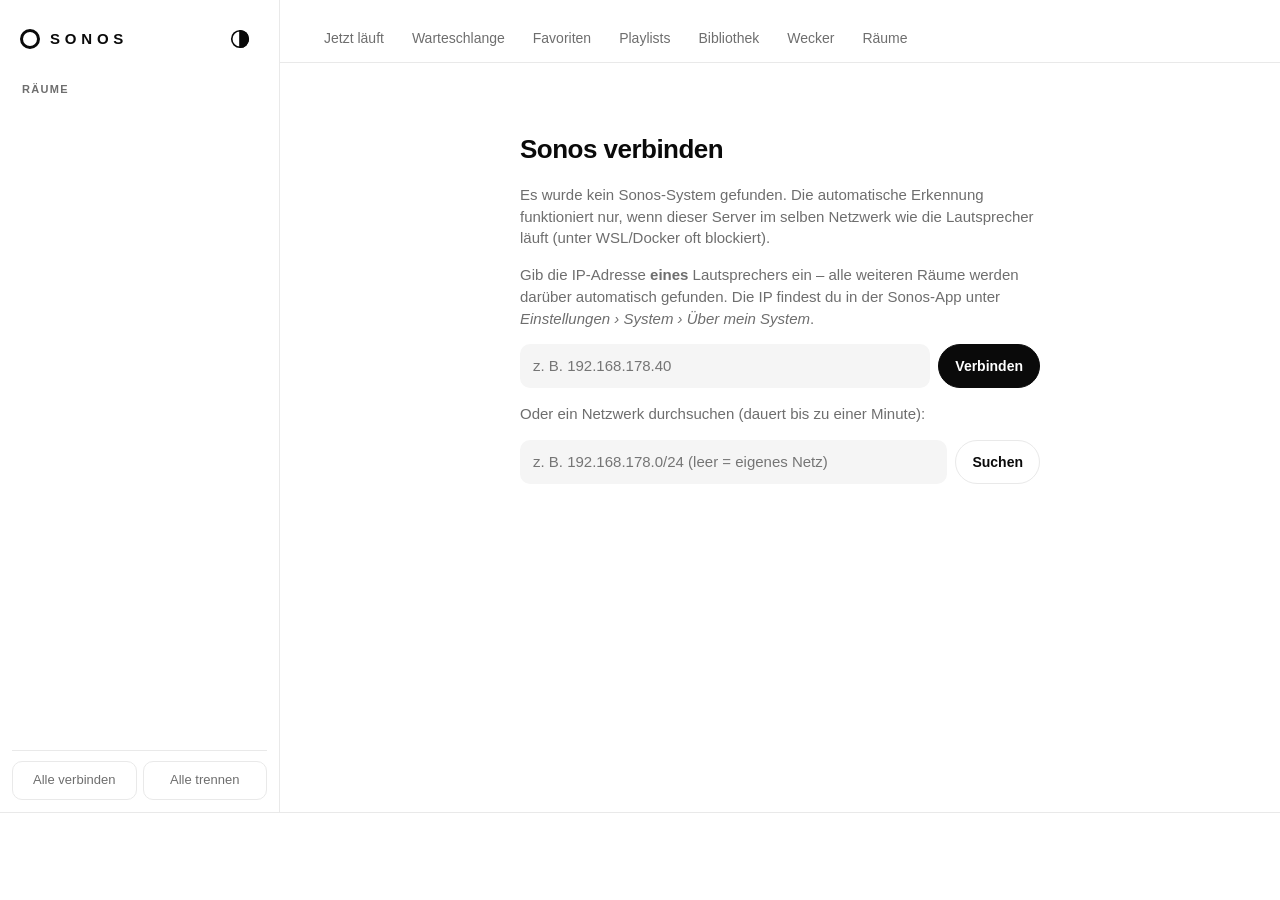
==== static/index.html @ e3ae0e61 "Sonos-Weboberfläche: Steuerung, Musikdienste und Bühnen-Ansicht Lokale Weboberfläche für Sonos (Fast" ====
<!doctype html>
<html lang="de">
<head>
  <meta charset="utf-8">
  <meta name="viewport" content="width=device-width, initial-scale=1, viewport-fit=cover">
  <meta name="theme-color" content="#ffffff" media="(prefers-color-scheme: light)">
  <meta name="theme-color" content="#000000" media="(prefers-color-scheme: dark)">
  <title>Sonos</title>
  <link rel="icon" href="data:image/svg+xml,<svg xmlns='http://www.w3.org/2000/svg' viewBox='0 0 32 32'><rect width='32' height='32' rx='8' fill='black'/><circle cx='16' cy='16' r='7' fill='none' stroke='white' stroke-width='3'/></svg>">
  <link rel="stylesheet" href="/static/app.css">
  <script>
    try { const t = localStorage.getItem("theme"); if (t === "light" || t === "dark") document.documentElement.dataset.theme = t; } catch (e) {}
  </script>
</head>
<body>
  <div class="app">
    <aside class="sidebar" id="sidebar">
      <div class="brand">
        <span class="logo"></span>
        <span>Sonos</span>
        <button class="icon-btn theme-btn" id="themeBtn" title="Design wechseln"></button>
      </div>
      <div class="section-label">Räume</div>
      <nav class="rooms" id="rooms"></nav>
      <div class="sidebar-foot">
        <button class="ghost-btn" id="partyBtn">Alle verbinden</button>
        <button class="ghost-btn" id="ungroupBtn">Alle trennen</button>
      </div>
    </aside>

    <main class="main">
      <header class="topbar">
        <button class="room-switch" id="roomSwitch">
          <span id="roomTitle">–</span>
          <svg viewBox="0 0 24 24"><path d="m7 10 5 5 5-5"/></svg>
        </button>
        <nav class="tabs" id="tabs">
          <button data-view="now" class="active">Jetzt läuft</button>
          <button data-view="queue">Warteschlange</button>
          <button data-view="favorites">Favoriten</button>
          <button data-view="playlists">Playlists</button>
          <button data-view="library">Bibliothek</button>
          <button data-view="alarms">Wecker</button>
          <button data-view="rooms">Räume</button>
        </nav>
      </header>
      <section class="view" id="view"></section>
    </main>
  </div>

  <div class="stage" id="stage"></div>
  <footer class="player" id="player"></footer>

  <div class="sheet-backdrop" id="sheetBackdrop"></div>
  <div class="menu" id="menu" role="menu"></div>
  <dialog id="dialog"></dialog>
  <div class="toast" id="toast"></div>

  <script src="/static/app.js"></script>
</body>
</html>
---- static/app.css ----
/* ---------------------------------------------------------------- Farben */
:root {
  --bg: #ffffff;
  --surface: #f5f5f5;
  --surface-2: #ececec;
  --hover: rgba(0, 0, 0, .045);
  --text: #0a0a0a;
  --muted: #6e6e6e;
  --faint: #a3a3a3;
  --border: #e9e9e9;
  --inv-bg: #0a0a0a;
  --inv-text: #ffffff;
  --track: #e3e3e3;
  --danger: #c62828;
  --shadow: 0 10px 40px rgba(0, 0, 0, .12), 0 2px 8px rgba(0, 0, 0, .06);
  --radius: 14px;
  --player-h: 88px;
  color-scheme: light;
}
@media (prefers-color-scheme: dark) {
  :root:not([data-theme="light"]) {
    --bg: #000000; --surface: #0f0f0f; --surface-2: #1a1a1a; --hover: rgba(255, 255, 255, .06);
    --text: #f5f5f5; --muted: #8f8f8f; --faint: #5c5c5c; --border: #1c1c1c;
    --inv-bg: #ffffff; --inv-text: #000000; --track: #2a2a2a; --danger: #ef5350;
    --shadow: 0 10px 40px rgba(0, 0, 0, .7), 0 0 0 1px #222; color-scheme: dark;
  }
}
:root[data-theme="dark"] {
  --bg: #000000; --surface: #0f0f0f; --surface-2: #1a1a1a; --hover: rgba(255, 255, 255, .06);
  --text: #f5f5f5; --muted: #8f8f8f; --faint: #5c5c5c; --border: #1c1c1c;
  --inv-bg: #ffffff; --inv-text: #000000; --track: #2a2a2a; --danger: #ef5350;
  --shadow: 0 10px 40px rgba(0, 0, 0, .7), 0 0 0 1px #222; color-scheme: dark;
}

/* ---------------------------------------------------------------- Basis */
* { box-sizing: border-box; }
html, body { margin: 0; height: 100%; }
body {
  background: var(--bg); color: var(--text);
  font: 15px/1.45 -apple-system, BlinkMacSystemFont, "Segoe UI Variable", "Segoe UI", Inter, Roboto, "Helvetica Neue", Arial, sans-serif;
  -webkit-font-smoothing: antialiased; overflow: hidden;
}
button { font: inherit; color: inherit; background: none; border: 0; cursor: pointer; padding: 0; }
input, select { font: inherit; color: inherit; }
svg { width: 22px; height: 22px; fill: none; stroke: currentColor; stroke-width: 1.8; stroke-linecap: round; stroke-linejoin: round; flex: none; }
svg.fill { fill: currentColor; stroke: none; }
::selection { background: var(--text); color: var(--bg); }
:focus-visible { outline: 2px solid var(--text); outline-offset: 2px; border-radius: 6px; }
.muted { color: var(--muted); }
.ellipsis { white-space: nowrap; overflow: hidden; text-overflow: ellipsis; }

.app { display: grid; grid-template-columns: 280px 1fr; height: calc(100dvh - var(--player-h)); }

/* ---------------------------------------------------------------- Sidebar */
.sidebar { border-right: 1px solid var(--border); display: flex; flex-direction: column; min-height: 0; padding: 18px 12px 12px; }
.brand { display: flex; align-items: center; gap: 10px; font-weight: 700; letter-spacing: .32em; text-transform: uppercase; font-size: 15px; padding: 2px 8px 18px; }
.logo { width: 20px; height: 20px; border-radius: 50%; border: 3px solid var(--text); }
.theme-btn { margin-left: auto; }
.section-label { font-size: 11px; letter-spacing: .12em; text-transform: uppercase; color: var(--muted); padding: 6px 10px; font-weight: 600; }
.rooms { flex: 1; overflow-y: auto; display: flex; flex-direction: column; gap: 2px; }
.room { display: flex; gap: 12px; align-items: center; padding: 9px 10px; border-radius: 12px; text-align: left; width: 100%; transition: background .15s; }
.room:hover { background: var(--hover); }
.room.active { background: var(--surface-2); }
.room .thumb { width: 42px; height: 42px; border-radius: 8px; }
.room .meta { min-width: 0; flex: 1; }
.room .name { font-weight: 600; font-size: 14px; }
.room .np { font-size: 12.5px; color: var(--muted); }
.eq { display: inline-flex; gap: 2px; align-items: flex-end; height: 12px; margin-right: 6px; vertical-align: -1px; }
.eq i { width: 2.5px; background: currentColor; border-radius: 1px; animation: eq 1s ease-in-out infinite; }
.eq i:nth-child(2) { animation-delay: -.4s; } .eq i:nth-child(3) { animation-delay: -.7s; }
@keyframes eq { 0%, 100% { height: 30%; } 50% { height: 100%; } }
.sidebar-foot { display: flex; gap: 6px; padding-top: 10px; border-top: 1px solid var(--border); margin-top: 8px; }
.ghost-btn { flex: 1; padding: 9px 10px; border-radius: 10px; font-size: 13px; color: var(--muted); border: 1px solid var(--border); transition: .15s; }
.ghost-btn:hover { color: var(--text); background: var(--hover); }

/* ---------------------------------------------------------------- Kopf */
.main { min-width: 0; display: flex; flex-direction: column; min-height: 0; }
.topbar { display: flex; align-items: center; gap: 20px; padding: 18px 32px 0; border-bottom: 1px solid var(--border); }
.room-switch { display: none; align-items: center; gap: 4px; font-weight: 700; font-size: 18px; }
.room-switch svg { width: 18px; height: 18px; }
.tabs { display: flex; gap: 4px; overflow-x: auto; scrollbar-width: none; }
.tabs::-webkit-scrollbar { display: none; }
.tabs button { padding: 10px 12px 14px; color: var(--muted); font-weight: 500; font-size: 14px; white-space: nowrap; position: relative; transition: color .15s; }
.tabs button:hover { color: var(--text); }
.tabs button.active { color: var(--text); }
.tabs button.active::after { content: ""; position: absolute; left: 12px; right: 12px; bottom: -1px; height: 2px; background: var(--text); border-radius: 2px; }
.view { flex: 1; overflow-y: auto; padding: 28px 32px 48px; }

/* ---------------------------------------------------------------- Allgemeine Bausteine */
h1.title { font-size: 26px; margin: 0 0 4px; letter-spacing: -.02em; }
h2 { font-size: 13px; text-transform: uppercase; letter-spacing: .1em; color: var(--muted); margin: 28px 0 10px; font-weight: 600; }
.head-row { display: flex; align-items: center; gap: 12px; flex-wrap: wrap; margin-bottom: 18px; }
.head-row .grow { flex: 1; min-width: 0; }
.icon-btn { width: 38px; height: 38px; display: inline-grid; place-items: center; border-radius: 50%; color: var(--text); transition: background .15s, opacity .15s; flex: none; }
.icon-btn:hover { background: var(--hover); }
.icon-btn.sm { width: 32px; height: 32px; } .icon-btn.sm svg { width: 18px; height: 18px; }
.icon-btn.off { color: var(--faint); }
.icon-btn:disabled { opacity: .35; cursor: default; }
.btn { display: inline-flex; align-items: center; gap: 8px; padding: 9px 16px; border-radius: 999px; font-weight: 600; font-size: 14px; border: 1px solid var(--border); transition: .15s; white-space: nowrap; }
.btn:hover { background: var(--hover); }
.btn.primary { background: var(--inv-bg); color: var(--inv-text); border-color: var(--inv-bg); }
.btn.primary:hover { opacity: .85; }
.btn.danger { color: var(--danger); }
.btn svg { width: 18px; height: 18px; }
.chips { display: flex; gap: 8px; flex-wrap: wrap; }
.chip { padding: 7px 14px; border-radius: 999px; border: 1px solid var(--border); font-size: 13.5px; font-weight: 500; transition: .15s; }
.chip:hover { background: var(--hover); }
.chip.active { background: var(--inv-bg); color: var(--inv-text); border-color: var(--inv-bg); }
.thumb { background: var(--surface-2) center/cover no-repeat; flex: none; display: grid; place-items: center; color: var(--faint); overflow: hidden; }
.thumb svg { width: 45%; height: 45%; stroke-width: 1.4; }
.empty { text-align: center; color: var(--muted); padding: 64px 16px; }
.empty svg { width: 40px; height: 40px; stroke-width: 1.2; margin-bottom: 10px; color: var(--faint); }
.search { display: flex; align-items: center; gap: 8px; background: var(--surface); border-radius: 999px; padding: 0 14px; height: 40px; min-width: 220px; }
.search svg { width: 18px; height: 18px; color: var(--muted); }
.search input { border: 0; background: none; outline: none; width: 100%; }
.crumbs { display: flex; flex-wrap: wrap; gap: 4px; align-items: center; font-size: 14px; margin-bottom: 14px; }
.crumbs button { color: var(--muted); padding: 2px 4px; border-radius: 6px; }
.crumbs button:hover { color: var(--text); }
.crumbs span { color: var(--faint); }
.crumbs b { padding: 2px 4px; }

/* Listen */
.list { display: flex; flex-direction: column; }
.row { display: flex; align-items: center; gap: 14px; padding: 8px 10px; border-radius: 10px; min-height: 58px; transition: background .12s; cursor: default; }
.row:hover { background: var(--hover); }
.row.clickable { cursor: pointer; }
.row .thumb { width: 44px; height: 44px; border-radius: 6px; }
.row .meta { flex: 1; min-width: 0; }
.row .t { font-weight: 500; }
.row .s { font-size: 13px; color: var(--muted); }
.row .idx { width: 26px; text-align: right; color: var(--faint); font-size: 13px; font-variant-numeric: tabular-nums; flex: none; }
.row.current .t { font-weight: 700; }
.row.current .idx { color: var(--text); }
.row .actions { display: flex; gap: 2px; opacity: 0; transition: opacity .12s; }
.row:hover .actions, .row:focus-within .actions { opacity: 1; }
.row.dragging { opacity: .4; }
.row.drop-before { box-shadow: inset 0 2px 0 var(--text); }
.drag { cursor: grab; color: var(--faint); }
@media (hover: none) { .row .actions { opacity: 1; } }

/* Kacheln */
.grid { display: grid; grid-template-columns: repeat(auto-fill, minmax(156px, 1fr)); gap: 22px 18px; }
.tile { text-align: left; min-width: 0; position: relative; }
.tile .thumb { width: 100%; aspect-ratio: 1; border-radius: 10px; margin-bottom: 9px; transition: transform .2s; }
.tile:hover .thumb { transform: scale(1.02); }
.tile .t { font-weight: 600; font-size: 14px; }
.tile.unplayable .thumb { opacity: .45; }
.thumb.mosaic { display: grid; grid-template-columns: 1fr 1fr; grid-template-rows: 1fr 1fr; place-items: stretch; }
.thumb.mosaic i { background: var(--surface-2) center/cover no-repeat; }
.tile.unplayable .s::after { content: " · nur in der Sonos-App"; }
.tile .s { font-size: 12.5px; color: var(--muted); }
.tile .play-fab { position: absolute; right: 8px; top: calc(100% - 100px); width: 42px; height: 42px; border-radius: 50%; background: var(--inv-bg); color: var(--inv-text); display: grid; place-items: center; opacity: 0; transform: translateY(6px); transition: .18s; box-shadow: var(--shadow); }
.tile:hover .play-fab, .tile:focus-within .play-fab { opacity: 1; transform: none; }
.tile .play-fab svg { width: 18px; height: 18px; }
@media (hover: none) { .tile .play-fab { opacity: 1; transform: none; } }

/* Regale (Startseite eines Musikdienstes) */
.shelf-sec { margin-bottom: 34px; }
.shelf-head { display: flex; align-items: center; justify-content: space-between; margin-bottom: 12px; }
.shelf-head > button { display: inline-flex; align-items: center; gap: 2px; font-size: 20px; font-weight: 700; letter-spacing: -.015em; }
.shelf-head > button svg { width: 20px; height: 20px; color: var(--muted); transition: transform .15s; }
.shelf-head > button:hover svg { transform: translateX(3px); color: var(--text); }
.shelf-nav { display: flex; gap: 2px; }
svg.flip { transform: scaleX(-1); }
svg.up { transform: rotate(-90deg); }
svg.down { transform: rotate(90deg); }
.shelf-toolbar { display: flex; align-items: center; justify-content: flex-end; gap: 10px; margin: -6px 0 14px; flex-wrap: wrap; font-size: 13px; }
.shelf-toolbar .muted { margin-right: auto; }
.shelf-sec.editing { border: 1px dashed var(--border); border-radius: var(--radius); padding: 12px 14px; background: var(--bg); }
.shelf-sec.editing .shelf { max-height: 92px; overflow: hidden; pointer-events: none; opacity: .6; }
.shelf-sec.editing .shelf .tile .thumb { width: 72px; }
.shelf-sec.editing .shelf { grid-auto-columns: 72px; gap: 8px; }
.shelf-sec.editing .shelf .t, .shelf-sec.editing .shelf .s, .shelf-sec.editing .shelf .icon-btn, .shelf-sec.editing .play-fab { display: none; }
.shelf-sec.editing[draggable="true"] { cursor: grab; }
.shelf-sec.editing .drag { display: inline-flex; color: var(--faint); margin-right: 6px; }
.shelf-head { gap: 4px; }
.shelf-head > button:first-of-type, .shelf-head > .drag + button { margin-right: auto; }
.shelf-nav.edit { display: flex !important; }
.shelf-sec.dragging { opacity: .4; }
.shelf-sec.drop-before { box-shadow: 0 -3px 0 var(--text); }
.shelf { display: grid; grid-auto-flow: column; grid-auto-columns: 168px; gap: 18px; overflow-x: auto; scroll-snap-type: x mandatory; scrollbar-width: none; padding-bottom: 4px; }
.shelf::-webkit-scrollbar { display: none; }
.shelf .tile { scroll-snap-align: start; }
.shelf .skeleton, .shelf .muted { padding: 30px 0; }
@media (hover: none) { .shelf-nav { display: none; } .shelf { grid-auto-columns: 140px; gap: 12px; } }

/* ---------------------------------------------------------------- Jetzt läuft */
.now { display: grid; grid-template-columns: minmax(220px, 420px) minmax(280px, 1fr); gap: 48px; align-items: start; max-width: 1100px; }
.now .cover { width: 100%; aspect-ratio: 1; border-radius: 16px; box-shadow: var(--shadow); }
.now .cover svg { width: 30%; height: 30%; }
.now .info { padding-top: 8px; min-width: 0; }
.now .source { font-size: 12px; letter-spacing: .12em; text-transform: uppercase; color: var(--muted); font-weight: 600; margin-bottom: 14px; }
.now h1 { font-size: clamp(24px, 3.2vw, 38px); line-height: 1.12; letter-spacing: -.025em; margin: 0 0 8px; }
.now .artist { font-size: 18px; }
.now .album { color: var(--muted); margin-top: 2px; }
.progress { margin: 30px 0 4px; }
.live { display: inline-flex; align-items: center; gap: 8px; margin: 30px 0 4px; font-size: 12px; letter-spacing: .12em; text-transform: uppercase; font-weight: 600; color: var(--muted); }
.live::before { content: ""; width: 7px; height: 7px; border-radius: 50%; background: var(--text); }
.times { display: flex; justify-content: space-between; font-size: 12px; color: var(--muted); font-variant-numeric: tabular-nums; margin-top: 6px; }
.controls { display: flex; align-items: center; justify-content: center; gap: 14px; margin: 14px 0 6px; }
.controls .icon-btn { width: 44px; height: 44px; }
.play-btn { width: 64px !important; height: 64px !important; background: var(--inv-bg); color: var(--inv-text) !important; border-radius: 50%; }
.play-btn:hover { background: var(--inv-bg) !important; opacity: .86; }
.play-btn svg { width: 26px; height: 26px; }
.badge { position: relative; }
.badge[data-dot]::after { content: attr(data-dot); position: absolute; bottom: 3px; right: 4px; font-size: 9px; font-weight: 800; }
.option-row { display: flex; gap: 8px; flex-wrap: wrap; justify-content: center; margin: 18px 0 0; }
.panel { background: var(--surface); border-radius: var(--radius); padding: 16px 18px; margin-top: 28px; }
.panel h3 { margin: 0 0 12px; font-size: 13px; text-transform: uppercase; letter-spacing: .1em; color: var(--muted); display: flex; align-items: center; justify-content: space-between; }
.vol-row { display: grid; grid-template-columns: 34px 120px 1fr 34px; align-items: center; gap: 8px; padding: 4px 0; }
.vol-row .n { font-size: 14px; font-weight: 500; }
.vol-row .v { font-size: 12px; color: var(--muted); text-align: right; font-variant-numeric: tabular-nums; }
.vol-row.master .n { font-weight: 700; }

/* Slider */
input[type=range] { -webkit-appearance: none; appearance: none; width: 100%; height: 22px; background: transparent; cursor: pointer; margin: 0; --p: 0%; }
input[type=range]::-webkit-slider-runnable-track { height: 4px; border-radius: 4px; background: linear-gradient(var(--text), var(--text)) 0 / var(--p) 100% no-repeat, var(--track); }
input[type=range]::-moz-range-track { height: 4px; border-radius: 4px; background: var(--track); }
input[type=range]::-moz-range-progress { height: 4px; border-radius: 4px; background: var(--text); }
input[type=range]::-webkit-slider-thumb { -webkit-appearance: none; width: 14px; height: 14px; border-radius: 50%; background: var(--text); margin-top: -5px; transition: transform .12s; }
input[type=range]::-moz-range-thumb { width: 14px; height: 14px; border: 0; border-radius: 50%; background: var(--text); }
input[type=range]:hover::-webkit-slider-thumb { transform: scale(1.2); }
input[type=range]:disabled { opacity: .4; cursor: default; }

/* ---------------------------------------------------------------- Player-Leiste */
.player { position: fixed; left: 0; right: 0; bottom: 0; height: var(--player-h); background: var(--bg); border-top: 1px solid var(--border); display: grid; grid-template-columns: minmax(180px, 1fr) minmax(300px, 1.4fr) minmax(180px, 1fr); align-items: center; gap: 24px; padding: 0 20px; padding-bottom: env(safe-area-inset-bottom); z-index: 10; }
.p-track { display: flex; align-items: center; gap: 12px; min-width: 0; cursor: pointer; }
.p-track .thumb { width: 54px; height: 54px; border-radius: 8px; }
.p-track .t { font-weight: 600; font-size: 14px; }
.p-track .s { font-size: 12.5px; color: var(--muted); }
.p-center { display: flex; flex-direction: column; align-items: center; gap: 2px; }
.p-center .controls { margin: 0; gap: 6px; }
.p-center .controls .icon-btn { width: 36px; height: 36px; }
.p-center .controls svg { width: 19px; height: 19px; }
.p-center .play-btn { width: 40px !important; height: 40px !important; }
.p-center .play-btn svg { width: 18px; height: 18px; }
.p-progress { display: grid; grid-template-columns: 40px 1fr 40px; gap: 10px; align-items: center; width: 100%; font-size: 11px; color: var(--muted); font-variant-numeric: tabular-nums; }
.p-progress span:first-child { text-align: right; }
.p-right { display: flex; align-items: center; justify-content: flex-end; gap: 6px; }
.p-right input { max-width: 140px; }
.p-room { font-size: 12px; color: var(--muted); max-width: 140px; margin-right: 6px; }

/* ---------------------------------------------------------------- Räume / Einstellungen */
.cards { display: grid; grid-template-columns: repeat(auto-fill, minmax(300px, 1fr)); gap: 16px; }
.card { background: var(--surface); border-radius: var(--radius); padding: 16px 18px; }
.card h4 { margin: 0; font-size: 16px; }
.card .sub { color: var(--muted); font-size: 13px; }
.member { display: flex; align-items: center; gap: 8px; padding: 7px 0; border-top: 1px solid var(--border); font-size: 14px; }
.member:first-of-type { border-top: 0; }
.member span { flex: 1; }
.setting { display: grid; grid-template-columns: minmax(120px, 1fr) minmax(110px, 1.3fr) 36px; align-items: center; gap: 14px; padding: 10px 0; border-top: 1px solid var(--border); }
.setting:first-of-type { border-top: 0; }
.setting.toggle-row { grid-template-columns: 1fr auto; }
.setting > span:first-child { white-space: nowrap; overflow: hidden; text-overflow: ellipsis; }
.setting .v { text-align: right; font-size: 13px; color: var(--muted); font-variant-numeric: tabular-nums; }
.info-grid { display: grid; grid-template-columns: auto 1fr; gap: 6px 18px; font-size: 13.5px; }
.info-grid dt { color: var(--muted); }
.info-grid dd { margin: 0; word-break: break-all; }

/* Schalter */
.switch { position: relative; width: 44px; height: 26px; flex: none; display: inline-block; }
.switch input { opacity: 0; width: 0; height: 0; position: absolute; }
.switch i { position: absolute; inset: 0; background: var(--track); border-radius: 999px; transition: .18s; cursor: pointer; }
.switch i::after { content: ""; position: absolute; top: 3px; left: 3px; width: 20px; height: 20px; border-radius: 50%; background: var(--bg); transition: .18s; box-shadow: 0 1px 3px rgba(0, 0, 0, .25); }
.switch input:checked + i { background: var(--text); }
.switch input:checked + i::after { transform: translateX(18px); }
.switch input:focus-visible + i { outline: 2px solid var(--text); outline-offset: 2px; }

/* Wecker */
.alarm { display: flex; align-items: center; gap: 18px; padding: 16px 4px; border-bottom: 1px solid var(--border); }
.alarm .time { font-size: 34px; font-weight: 300; letter-spacing: -.02em; font-variant-numeric: tabular-nums; width: 110px; }
.alarm.off .time, .alarm.off .meta { opacity: .4; }
.alarm .meta { flex: 1; min-width: 0; font-size: 14px; }

/* ---------------------------------------------------------------- Menü, Dialog, Toast */
.menu { position: fixed; z-index: 50; min-width: 230px; background: var(--bg); border: 1px solid var(--border); border-radius: 12px; box-shadow: var(--shadow); padding: 6px; display: none; }
.menu.open { display: block; }
.menu button { display: flex; align-items: center; gap: 10px; width: 100%; text-align: left; padding: 9px 12px; border-radius: 8px; font-size: 14px; }
.menu button:hover { background: var(--hover); }
.menu button svg { width: 18px; height: 18px; color: var(--muted); }
.menu hr { border: 0; border-top: 1px solid var(--border); margin: 6px 0; }
.menu .label { font-size: 11px; text-transform: uppercase; letter-spacing: .1em; color: var(--muted); padding: 6px 12px 4px; }

dialog { border: 0; border-radius: 18px; padding: 0; background: var(--bg); color: var(--text); box-shadow: var(--shadow); width: min(460px, calc(100vw - 32px)); max-height: calc(100dvh - 48px); overflow-y: auto; }
dialog::backdrop { background: rgba(0, 0, 0, .45); backdrop-filter: blur(2px); }
dialog form { padding: 22px 24px; display: flex; flex-direction: column; gap: 12px; }
.dlg-actions { position: sticky; bottom: -22px; background: var(--bg); padding: 10px 0 0; }
dialog h3 { margin: 0 0 4px; font-size: 19px; }
dialog label { display: flex; flex-direction: column; gap: 6px; font-size: 13px; color: var(--muted); font-weight: 500; }
dialog label.inline { flex-direction: row; align-items: center; justify-content: space-between; color: var(--text); font-size: 14px; }
.field { background: var(--surface); border: 1px solid transparent; border-radius: 10px; padding: 10px 12px; outline: none; color: var(--text); font-size: 15px; width: 100%; }
.field:focus { border-color: var(--text); }
.dlg-actions { display: flex; justify-content: flex-end; gap: 8px; margin-top: 6px; }
.days { display: flex; gap: 6px; flex-wrap: wrap; }
.days[hidden] { display: none; }
.days button { width: 38px; height: 38px; border-radius: 50%; border: 1px solid var(--border); font-size: 12.5px; font-weight: 600; }
.days button.active { background: var(--inv-bg); color: var(--inv-text); border-color: var(--inv-bg); }
.check-list { display: flex; flex-direction: column; gap: 2px; max-height: 300px; overflow-y: auto; }
.check-list label { flex-direction: row; align-items: center; gap: 12px; padding: 10px 8px; border-radius: 10px; color: var(--text); font-size: 15px; cursor: pointer; }
.check-list label:hover { background: var(--hover); }
.check-list input { width: 18px; height: 18px; accent-color: var(--text); }

.toast { position: fixed; left: 50%; bottom: calc(var(--player-h) + 18px); transform: translate(-50%, 20px); background: var(--inv-bg); color: var(--inv-text); padding: 10px 18px; border-radius: 999px; font-size: 14px; opacity: 0; pointer-events: none; transition: .25s; z-index: 60; max-width: calc(100vw - 32px); }
.toast.show { opacity: 1; transform: translate(-50%, 0); }

.connect { max-width: 520px; margin: 40px auto; }
.connect p { color: var(--muted); }
.connect .line { display: flex; gap: 8px; margin: 14px 0; }
.connect code { background: var(--surface); padding: 2px 6px; border-radius: 6px; font-size: 13px; }
.skeleton { color: var(--muted); padding: 40px 0; text-align: center; }

.sheet-backdrop { display: none; }

/* ---------------------------------------------------------------- Responsiv */
@media (max-width: 1100px) {
  .now { grid-template-columns: 1fr; max-width: 560px; margin: 0 auto; gap: 28px; }
  .now .cover { max-width: 380px; margin: 0 auto; }
  .now .info { text-align: center; }
  .now .source { justify-content: center; }
  .player { grid-template-columns: 1fr auto; }
  .p-right { display: none; }
  .p-progress { display: none; }
}
@media (max-width: 820px) {
  :root { --player-h: 72px; }
  .app { grid-template-columns: 1fr; }
  .sidebar { position: fixed; left: 0; right: 0; bottom: 0; top: auto; max-height: 75dvh; z-index: 40; background: var(--bg); border-radius: 20px 20px 0 0; border: 0; box-shadow: var(--shadow); transform: translateY(105%); transition: transform .25s ease; padding-bottom: calc(14px + env(safe-area-inset-bottom)); }
  .sidebar.open { transform: none; }
  .sheet-backdrop { display: block; position: fixed; inset: 0; background: rgba(0, 0, 0, .45); z-index: 39; opacity: 0; pointer-events: none; transition: opacity .25s; }
  .sheet-backdrop.open { opacity: 1; pointer-events: auto; }
  .topbar { flex-direction: column; align-items: stretch; gap: 8px; padding: 14px 16px 0; }
  .room-switch { display: inline-flex; align-self: flex-start; }
  .tabs { margin: 0 -16px; padding: 0 8px; }
  .view { padding: 20px 16px 40px; }
  .player { padding: 0 12px; gap: 10px; }
  .p-center .controls .shuffle, .p-center .controls .repeat, .p-center .controls .prev { display: none; }
  .p-track .thumb { width: 46px; height: 46px; }
  .grid { grid-template-columns: repeat(auto-fill, minmax(130px, 1fr)); gap: 18px 12px; }
  .vol-row { grid-template-columns: 34px 90px 1fr 30px; }
  .search { min-width: 0; flex: 1; }
  .chips { flex-wrap: nowrap; overflow-x: auto; scrollbar-width: none; margin-left: -16px; margin-right: -16px; padding: 0 16px; }
  .chips::-webkit-scrollbar { display: none; }
  .chip { flex: none; }
  .alarm .time { font-size: 28px; width: 86px; }
  .cards { grid-template-columns: 1fr; }
}

/* ---------------------------------------------------------------- Bühne */
.source { display: flex; align-items: center; gap: 12px; flex-wrap: wrap; }
.stage-open { padding: 5px 12px; font-size: 12px; letter-spacing: 0; text-transform: none; color: var(--text); }
.stage-open svg { width: 16px; height: 16px; }
.stage { position: fixed; inset: 0; z-index: 30; display: none; flex-direction: column; background: var(--bg); color: var(--text); overflow: hidden; }
.stage.open { display: flex; }
.stage-bg { position: absolute; inset: -80px; background: var(--surface-2) center/cover no-repeat; filter: blur(70px) saturate(1.4); opacity: .6; z-index: 0; }
.stage-content { position: absolute; inset: 0; display: flex; flex-direction: column; }
.stage-shade { position: absolute; inset: 0; z-index: 1; background: linear-gradient(180deg, color-mix(in srgb, var(--bg) 25%, transparent), color-mix(in srgb, var(--bg) 70%, transparent)); }
.stage-content > *:not(.stage-bg):not(.stage-shade) { position: relative; z-index: 2; }
.stage-video { position: absolute; z-index: 5; border-radius: 16px; overflow: hidden; background: #000; box-shadow: 0 30px 90px rgba(0, 0, 0, .4); pointer-events: none; }
.stage-video iframe, .stage-video > div { width: 100% !important; height: 100% !important; border: 0; display: block; }
.stage-video-slot { aspect-ratio: 16 / 9; width: min(86vw, calc(62vh * 16 / 9)); flex: none; border-radius: 16px; background: #000; }
.stage-main.has-video:has(.stage-panel) .stage-video-slot { width: min(54vw, calc(60vh * 16 / 9)); }
.stage-main.has-video .stage-panel { flex-basis: 420px; }
/* Video als unscharfer Hintergrund: liegt über dem Cover-Hintergrund, unter Abdunklung und Inhalt */
.stage-video.bg { inset: 0; z-index: 0; border-radius: 0; box-shadow: none; background: transparent; opacity: .85; }
.stage-video.bg iframe { position: absolute; left: 50%; top: 50%; width: max(100vw, 177.78vh) !important; height: max(100vh, 56.25vw) !important; transform: translate(-50%, -50%) scale(1.15); filter: blur(26px) saturate(1.25) brightness(.85); }
.seg { display: inline-flex; padding: 3px; border-radius: 999px; background: color-mix(in srgb, var(--text) 9%, transparent); }
.seg button { padding: 4px 10px; border-radius: 999px; font-size: 12px; font-weight: 600; color: var(--muted); }
.seg button.active { background: var(--bg); color: var(--text); box-shadow: 0 1px 3px rgba(0, 0, 0, .15); }
.vid-offset { display: inline-flex; align-items: center; gap: 2px; font-size: 12px; font-weight: 600; font-variant-numeric: tabular-nums; padding: 0 4px; border-radius: 999px; background: color-mix(in srgb, var(--text) 9%, transparent); }
.vid-offset span { min-width: 34px; text-align: center; }
.stage-top { display: flex; align-items: center; justify-content: space-between; gap: 16px; padding: 18px 28px; padding-top: max(18px, env(safe-area-inset-top)); }
.stage-room { font-size: 12px; letter-spacing: .14em; text-transform: uppercase; font-weight: 600; color: var(--muted); min-width: 0; }
.stage-tools { display: flex; align-items: center; gap: 6px; flex-wrap: wrap; justify-content: flex-end; }
.pill { padding: 7px 14px; border-radius: 999px; font-size: 13px; font-weight: 600; background: color-mix(in srgb, var(--text) 9%, transparent); transition: .15s; }
.pill:hover { background: color-mix(in srgb, var(--text) 15%, transparent); }
.pill.active { background: var(--inv-bg); color: var(--inv-text); }
.stage-main { flex: 1; min-height: 0; display: flex; align-items: center; justify-content: center; gap: clamp(28px, 5vw, 72px); padding: 8px 48px; }
.stage-cover { height: min(60vh, 100%); width: auto; aspect-ratio: 1; max-width: 60vh; border-radius: 18px; box-shadow: 0 30px 90px rgba(0, 0, 0, .35); flex: none; }
.stage-cover svg { width: 30%; height: 30%; }
.stage-panel { flex: 0 1 560px; min-width: 0; max-height: 60vh; overflow-y: auto; scrollbar-width: none; -webkit-mask-image: linear-gradient(transparent, #000 10%, #000 85%, transparent); mask-image: linear-gradient(transparent, #000 10%, #000 85%, transparent); padding: 40px 0; }
.stage-panel::-webkit-scrollbar { display: none; }
.stage-note { color: var(--muted); font-size: 18px; padding: 20px 0; }
.stage-source { color: var(--faint); font-size: 12px; margin-top: 24px; }
.lyrics p.line { font-size: clamp(20px, 2.1vw, 30px); font-weight: 700; line-height: 1.32; margin: 0 0 16px; opacity: .3; transition: opacity .35s; letter-spacing: -.01em; }
.lyrics p.line.active { opacity: 1; }
.lyrics .plain { white-space: pre-wrap; font-size: 18px; line-height: 1.65; }
.artist-card img { width: 100%; max-height: 280px; object-fit: cover; border-radius: 14px; margin-bottom: 16px; background: var(--surface-2); }
.artist-card h3 { font-size: 28px; margin: 0; letter-spacing: -.02em; }
.artist-card p { font-size: 16px; line-height: 1.6; }
.artist-card a { color: var(--text); font-weight: 600; }
.stage-panel .row { min-height: 52px; }
.stage-panel .row:hover { background: color-mix(in srgb, var(--text) 8%, transparent); }
.stage-bottom { padding: 12px 48px 28px; padding-bottom: max(28px, env(safe-area-inset-bottom)); }
.stage-title .t { font-size: clamp(26px, 3.6vw, 52px); font-weight: 800; letter-spacing: -.035em; line-height: 1.08; display: -webkit-box; -webkit-line-clamp: 2; -webkit-box-orient: vertical; overflow: hidden; }
.stage-title .s { font-size: clamp(15px, 1.5vw, 20px); color: var(--muted); margin-top: 6px; }
.stage-controls { display: flex; align-items: center; gap: 24px; margin-top: 18px; }
.stage-controls .controls { margin: 0; gap: 8px; }
.stage-controls .controls .icon-btn { width: 42px; height: 42px; }
.stage-controls .play-btn { width: 56px !important; height: 56px !important; }
.stage-controls .p-progress { flex: 1; display: grid; }
.stage-controls .grow { flex: 1; }
.stage-vol { display: flex; align-items: center; gap: 6px; width: 180px; }
.stage .chrome { transition: opacity .45s; }
.stage.idle .chrome { opacity: 0; pointer-events: none; }
.stage.idle { cursor: none; }
body.staged .player { display: none; }
@media (max-width: 820px) {
  .stage-top { padding: 12px 16px; flex-direction: column; align-items: stretch; gap: 8px; }
  .stage-tools { justify-content: flex-start; flex-wrap: nowrap; overflow-x: auto; scrollbar-width: none; }
  .stage-tools::-webkit-scrollbar { display: none; }
  .pill { padding: 6px 11px; font-size: 12px; flex: none; }
  .stage-tools .icon-btn { width: 34px; height: 34px; }
  .stage-tools [data-act=fullscreen] { display: none; }
  .stage-main { flex-direction: column; justify-content: flex-start; padding: 4px 16px; gap: 14px; overflow: hidden; }
  .stage-cover { height: auto; width: min(64vw, 30vh); max-width: none; }
  .stage-main:not(:has(.stage-panel)) .stage-cover { width: min(86vw, 52vh); margin-top: 4vh; }
  .stage-video-slot, .stage-main.has-video:has(.stage-panel) .stage-video-slot { width: 100%; }
  .stage-panel { flex: 1; min-height: 0; width: 100%; max-height: none; padding: 16px 0 40px; }
  .lyrics p.line { font-size: 21px; margin-bottom: 12px; }
  .stage-bottom { padding: 12px 16px 20px; }
  .stage-controls { flex-wrap: wrap; gap: 12px; }
  .stage-controls .p-progress { order: -1; flex-basis: 100%; }
  .stage-vol { width: auto; flex: 1; }
  .stage.idle .chrome { opacity: 1; pointer-events: auto; }
  .stage.idle { cursor: auto; }
}
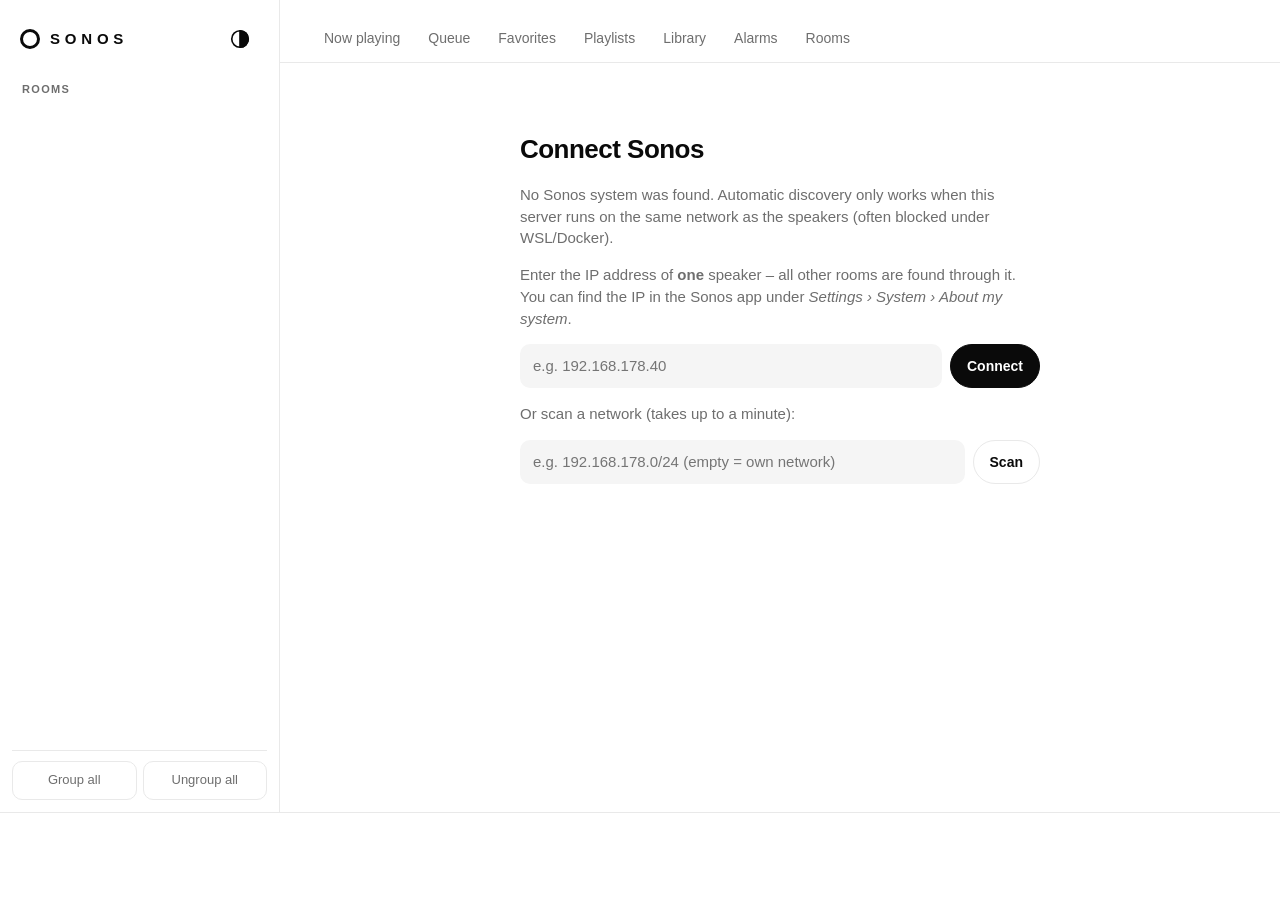
==== commit eeb71ac5: "Add internationalization: English (primary) and German, drop-in language files - static/i18n.js: sma" ====
--- a/static/index.html
+++ b/static/index.html
@@ -1,5 +1,5 @@
 <!doctype html>
-<html lang="de">
+<html lang="en">
 <head>
   <meta charset="utf-8">
   <meta name="viewport" content="width=device-width, initial-scale=1, viewport-fit=cover">
@@ -18,13 +18,13 @@
       <div class="brand">
         <span class="logo"></span>
         <span>Sonos</span>
-        <button class="icon-btn theme-btn" id="themeBtn" title="Design wechseln"></button>
+        <button class="icon-btn theme-btn" id="themeBtn"></button>
       </div>
-      <div class="section-label">Räume</div>
+      <div class="section-label" data-i18n="sidebar.rooms">Rooms</div>
       <nav class="rooms" id="rooms"></nav>
       <div class="sidebar-foot">
-        <button class="ghost-btn" id="partyBtn">Alle verbinden</button>
-        <button class="ghost-btn" id="ungroupBtn">Alle trennen</button>
+        <button class="ghost-btn" id="partyBtn" data-i18n="sidebar.party">Group all</button>
+        <button class="ghost-btn" id="ungroupBtn" data-i18n="sidebar.ungroup">Ungroup all</button>
       </div>
     </aside>
 
@@ -35,13 +35,13 @@
           <svg viewBox="0 0 24 24"><path d="m7 10 5 5 5-5"/></svg>
         </button>
         <nav class="tabs" id="tabs">
-          <button data-view="now" class="active">Jetzt läuft</button>
-          <button data-view="queue">Warteschlange</button>
-          <button data-view="favorites">Favoriten</button>
-          <button data-view="playlists">Playlists</button>
-          <button data-view="library">Bibliothek</button>
-          <button data-view="alarms">Wecker</button>
-          <button data-view="rooms">Räume</button>
+          <button data-view="now" class="active" data-i18n="tabs.now">Now playing</button>
+          <button data-view="queue" data-i18n="tabs.queue">Queue</button>
+          <button data-view="favorites" data-i18n="tabs.favorites">Favorites</button>
+          <button data-view="playlists" data-i18n="tabs.playlists">Playlists</button>
+          <button data-view="library" data-i18n="tabs.library">Library</button>
+          <button data-view="alarms" data-i18n="tabs.alarms">Alarms</button>
+          <button data-view="rooms" data-i18n="tabs.rooms">Rooms</button>
         </nav>
       </header>
       <section class="view" id="view"></section>
@@ -56,6 +56,7 @@
   <dialog id="dialog"></dialog>
   <div class="toast" id="toast"></div>
 
+  <script src="/static/i18n.js"></script>
   <script src="/static/app.js"></script>
 </body>
 </html>
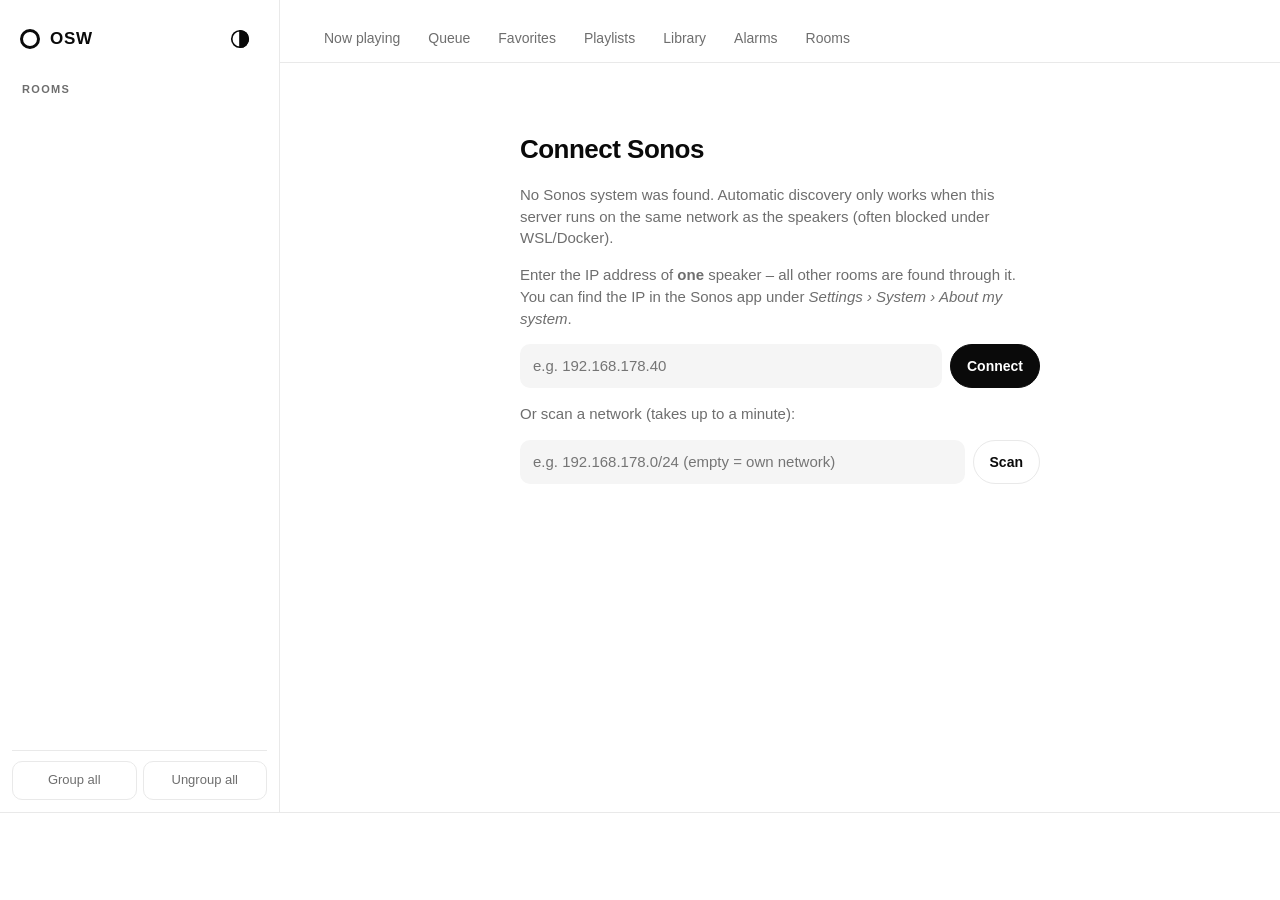
==== commit e9457627: "Rename to OSW – Open Sonos Web - New name and wordmark "OSW" in the app (title, sidebar), website an" ====
--- a/static/index.html
+++ b/static/index.html
@@ -5,7 +5,7 @@
   <meta name="viewport" content="width=device-width, initial-scale=1, viewport-fit=cover">
   <meta name="theme-color" content="#ffffff" media="(prefers-color-scheme: light)">
   <meta name="theme-color" content="#000000" media="(prefers-color-scheme: dark)">
-  <title>Sonos</title>
+  <title>OSW</title>
   <link rel="icon" href="data:image/svg+xml,<svg xmlns='http://www.w3.org/2000/svg' viewBox='0 0 32 32'><rect width='32' height='32' rx='8' fill='black'/><circle cx='16' cy='16' r='7' fill='none' stroke='white' stroke-width='3'/></svg>">
   <link rel="stylesheet" href="/static/app.css">
   <script>
@@ -17,7 +17,7 @@
     <aside class="sidebar" id="sidebar">
       <div class="brand">
         <span class="logo"></span>
-        <span>Sonos</span>
+        <span title="Open Sonos Web">OSW</span>
         <button class="icon-btn theme-btn" id="themeBtn"></button>
       </div>
       <div class="section-label" data-i18n="sidebar.rooms">Rooms</div>
--- a/static/app.css
+++ b/static/app.css
@@ -53,7 +53,7 @@
 
 /* ---------------------------------------------------------------- Sidebar */
 .sidebar { border-right: 1px solid var(--border); display: flex; flex-direction: column; min-height: 0; padding: 18px 12px 12px; }
-.brand { display: flex; align-items: center; gap: 10px; font-weight: 700; letter-spacing: .32em; text-transform: uppercase; font-size: 15px; padding: 2px 8px 18px; }
+.brand { display: flex; align-items: center; gap: 10px; font-weight: 800; letter-spacing: .04em; text-transform: uppercase; font-size: 17px; padding: 2px 8px 18px; }
 .logo { width: 20px; height: 20px; border-radius: 50%; border: 3px solid var(--text); }
 .theme-btn { margin-left: auto; }
 .section-label { font-size: 11px; letter-spacing: .12em; text-transform: uppercase; color: var(--muted); padding: 6px 10px; font-weight: 600; }
